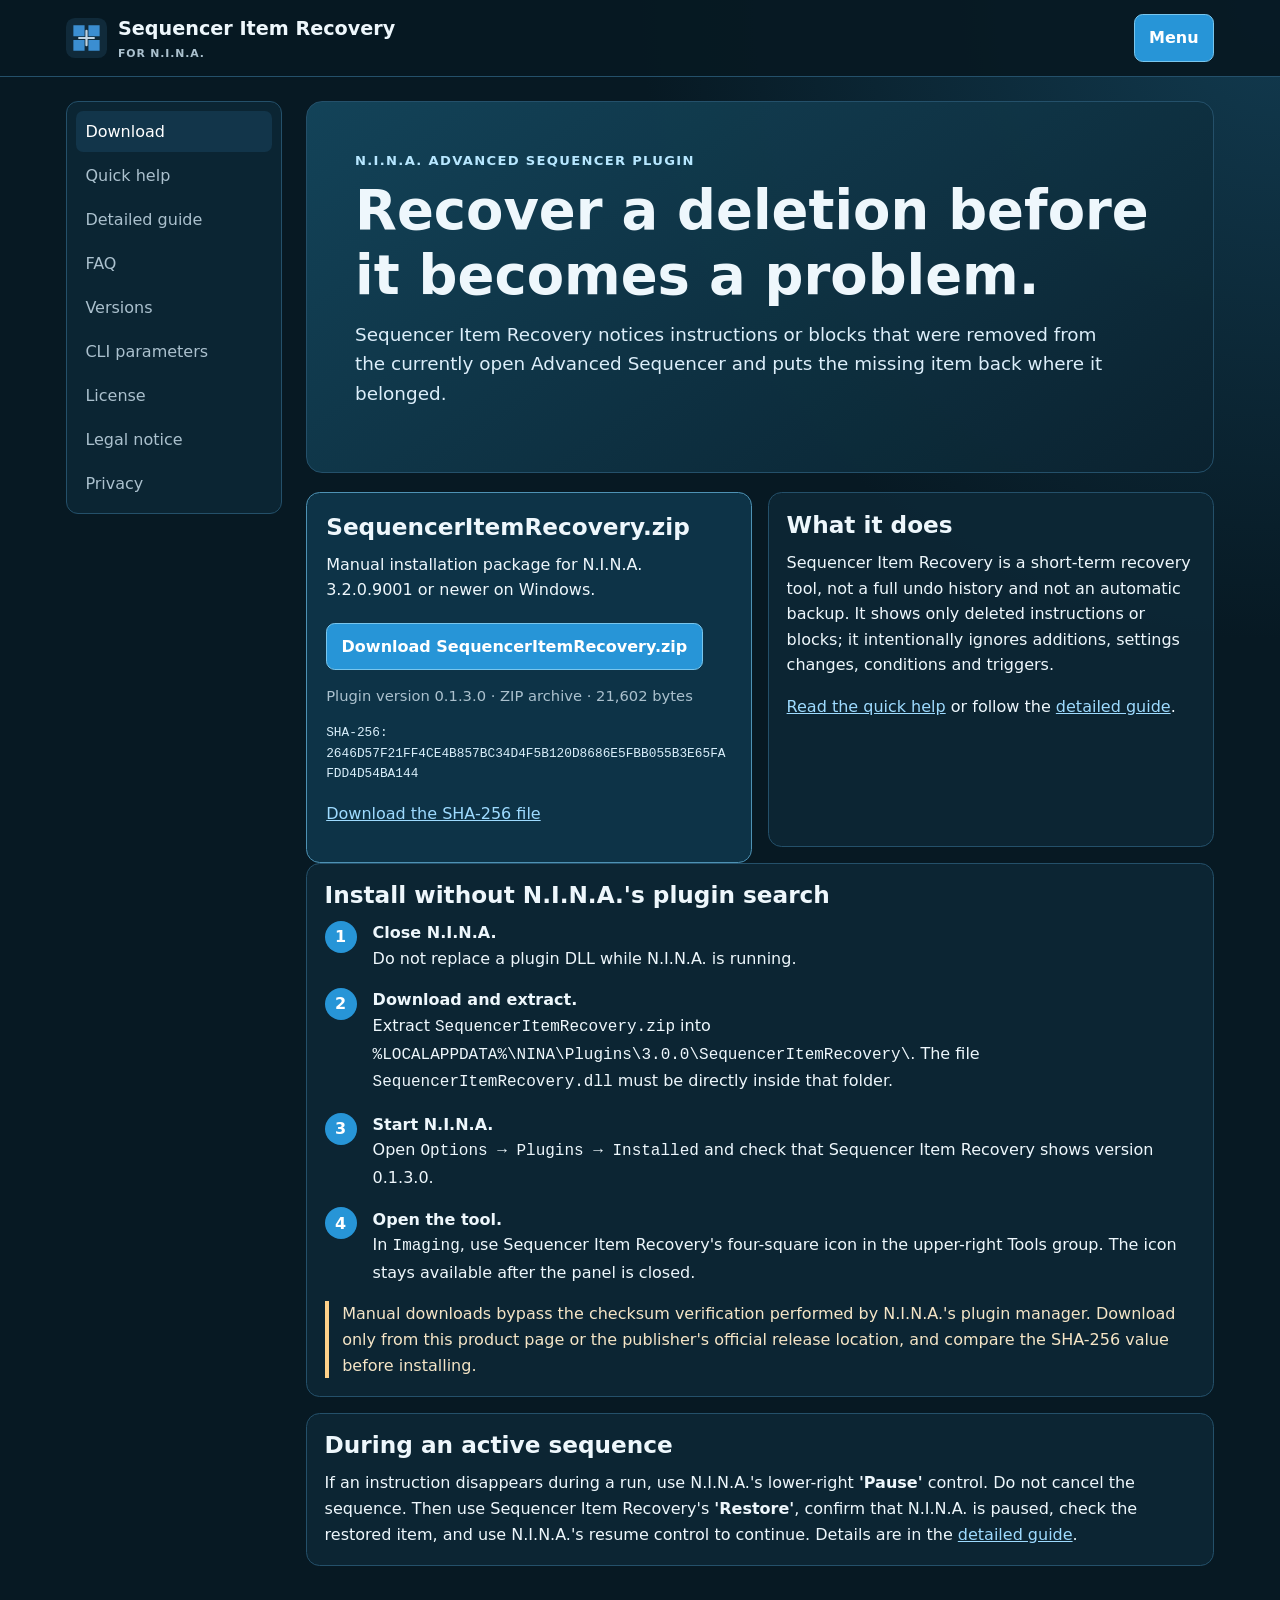
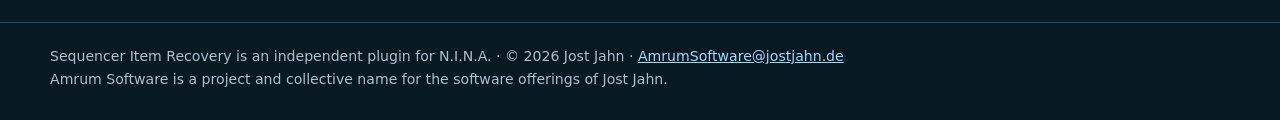
==== website/index.html @ e9283061 "Initial public source for Sequencer Item Recovery 0.1.11" ====
<!doctype html>
<html lang="en">
<head>
  <meta charset="utf-8">
  <meta name="viewport" content="width=device-width, initial-scale=1">
  <meta name="description" content="Download Sequencer Item Recovery, a short-term recovery plugin for deleted N.I.N.A. Advanced Sequencer instructions and blocks.">
  <title>Sequencer Item Recovery for N.I.N.A. — Download</title>
  <link rel="icon" href="assets/recycle-mark.svg" type="image/svg+xml">
  <link rel="stylesheet" href="assets/site.css">
</head>
<body data-page="download">
  <header id="site-header"></header>
  <div class="page-layout">
    <aside class="sidebar"><nav id="site-nav" aria-label="Product navigation"></nav></aside>
    <main class="content">
      <section class="hero">
        <p class="eyebrow">N.I.N.A. Advanced Sequencer plugin</p>
        <h1>Recover a deletion before it becomes a problem.</h1>
        <p class="lead">Sequencer Item Recovery notices instructions or blocks that were removed from the currently open Advanced Sequencer and puts the missing item back where it belonged.</p>
      </section>
      <section class="grid" aria-label="Download options">
        <article class="download-card">
          <h2>SequencerItemRecovery.zip</h2>
          <p>Manual installation package for N.I.N.A. 3.2.0.9001 or newer on Windows.</p>
          <a class="download-button" href="downloads/SequencerItemRecovery.zip" download>Download SequencerItemRecovery.zip</a>
          <p class="meta">Plugin version 0.1.3.0 · ZIP archive · 21,602 bytes</p>
          <p class="hash">SHA-256: 2646D57F21FF4CE4B857BC34D4F5B120D8686E5FBB055B3E65FAFDD4D54BA144</p>
          <p><a href="downloads/SequencerItemRecovery.zip.sha256">Download the SHA-256 file</a></p>
        </article>
        <article class="panel">
          <h2>What it does</h2>
          <p>Sequencer Item Recovery is a short-term recovery tool, not a full undo history and not an automatic backup. It shows only deleted instructions or blocks; it intentionally ignores additions, settings changes, conditions and triggers.</p>
          <p><a href="help.html">Read the quick help</a> or follow the <a href="detailed-guide.html">detailed guide</a>.</p>
        </article>
      </section>
      <section class="panel">
        <h2>Install without N.I.N.A.'s plugin search</h2>
        <ol class="steps">
          <li><strong>Close N.I.N.A.</strong><p>Do not replace a plugin DLL while N.I.N.A. is running.</p></li>
          <li><strong>Download and extract.</strong><p>Extract <code>SequencerItemRecovery.zip</code> into <code>%LOCALAPPDATA%\NINA\Plugins\3.0.0\SequencerItemRecovery\</code>. The file <code>SequencerItemRecovery.dll</code> must be directly inside that folder.</p></li>
          <li><strong>Start N.I.N.A.</strong><p>Open <code>Options → Plugins → Installed</code> and check that Sequencer Item Recovery shows version 0.1.3.0.</p></li>
          <li><strong>Open the tool.</strong><p>In <code>Imaging</code>, use Sequencer Item Recovery's four-square icon in the upper-right Tools group. The icon stays available after the panel is closed.</p></li>
        </ol>
        <p class="notice">Manual downloads bypass the checksum verification performed by N.I.N.A.'s plugin manager. Download only from this product page or the publisher's official release location, and compare the SHA-256 value before installing.</p>
      </section>
      <section class="panel">
        <h2>During an active sequence</h2>
        <p>If an instruction disappears during a run, use N.I.N.A.'s lower-right <strong>'Pause'</strong> control. Do not cancel the sequence. Then use Sequencer Item Recovery's <strong>'Restore'</strong>, confirm that N.I.N.A. is paused, check the restored item, and use N.I.N.A.'s resume control to continue. Details are in the <a href="detailed-guide.html">detailed guide</a>.</p>
      </section>
    </main>
  </div>
  <footer id="site-footer"></footer>
  <script src="assets/site.js"></script>
</body>
</html>
---- website/assets/site.css ----
:root {
  color-scheme: dark;
  --canvas: #071923;
  --surface: #0d2736;
  --surface-2: #12354a;
  --border: #24506a;
  --text: #eef7fc;
  --muted: #abc1ce;
  --accent: #62b6e9;
  --accent-strong: #2795d7;
  --warning: #ffd28a;
  --max-width: 1180px;
}

* { box-sizing: border-box; }
html { background: var(--canvas); }
body {
  margin: 0;
  min-width: 320px;
  background: radial-gradient(circle at top right, #123b50 0, var(--canvas) 40rem);
  color: var(--text);
  font: 16px/1.6 system-ui, -apple-system, "Segoe UI", sans-serif;
}
a { color: #9edbff; }
a:hover { color: white; }
button, .download-button {
  border: 1px solid #79c6ed;
  border-radius: .55rem;
  background: var(--accent-strong);
  color: #fff;
  cursor: pointer;
  font: inherit;
  font-weight: 700;
  padding: .62rem .9rem;
  text-decoration: none;
}
button:hover, .download-button:hover { background: #117bb8; color: white; }
code { overflow-wrap: anywhere; }

.topbar { border-bottom: 1px solid var(--border); background: rgba(7, 25, 35, .94); }
.topbar-inner, .page-layout { margin: 0 auto; max-width: var(--max-width); }
.topbar-inner { align-items: center; display: flex; gap: .85rem; min-height: 4.75rem; padding: .6rem 1rem; }
.brand { align-items: center; color: var(--text); display: flex; font-size: 1.2rem; font-weight: 800; gap: .7rem; text-decoration: none; }
.brand img { height: 2.55rem; width: 2.55rem; }
.brand small { color: var(--muted); display: block; font-size: .68rem; font-weight: 600; letter-spacing: .08em; text-transform: uppercase; }
.nav-toggle { margin-left: auto; }
.page-layout { display: grid; gap: 1.5rem; grid-template-columns: 13.5rem minmax(0, 1fr); padding: 1.5rem 1rem 2.5rem; }
.sidebar { align-self: start; border: 1px solid var(--border); border-radius: .75rem; background: rgba(13,39,54,.88); padding: .55rem; position: sticky; top: .75rem; }
.sidebar nav { display: grid; gap: .15rem; }
.sidebar a { border-radius: .45rem; color: var(--muted); display: block; padding: .5rem .6rem; text-decoration: none; }
.nav-short { display: none; }
.sidebar a:hover, .sidebar a[aria-current="page"] { background: var(--surface-2); color: white; }
.content { min-width: 0; }
.hero { border: 1px solid var(--border); border-radius: 1rem; background: linear-gradient(145deg, rgba(20, 70, 92, .94), rgba(10, 34, 47, .94)); margin-bottom: 1.2rem; padding: clamp(1.25rem, 4vw, 3rem); }
.eyebrow { color: #b7e7ff; font-size: .82rem; font-weight: 800; letter-spacing: .1em; margin: 0 0 .45rem; text-transform: uppercase; }
h1, h2, h3 { line-height: 1.2; }
h1 { font-size: clamp(2rem, 5vw, 3.4rem); margin: 0 0 .7rem; }
h2 { font-size: 1.45rem; margin: 0 0 .7rem; }
h3 { font-size: 1.05rem; margin: 0 0 .35rem; }
p { margin: 0 0 1rem; }
.lead { color: #dceefa; font-size: 1.15rem; max-width: 48rem; }
.panel { border: 1px solid var(--border); border-radius: .85rem; background: rgba(13,39,54,.9); margin: 0 0 1rem; padding: 1.1rem; }
.panel > :last-child { margin-bottom: 0; }
.grid { display: grid; gap: 1rem; grid-template-columns: repeat(auto-fit, minmax(15rem, 1fr)); }
.download-card { border: 1px solid #4e92b4; border-radius: .85rem; background: #0d3347; padding: 1.2rem; }
.download-card .download-button { display: inline-block; margin: .25rem 0 .85rem; }
.meta { color: var(--muted); font-size: .92rem; }
.hash { color: #d9effb; font-family: ui-monospace, SFMono-Regular, Consolas, monospace; font-size: .8rem; overflow-wrap: anywhere; }
.notice { border-left: .28rem solid var(--warning); color: #f5e5c6; padding-left: .85rem; }
.steps { counter-reset: step; list-style: none; margin: 0; padding: 0; }
.steps > li { counter-increment: step; margin: 0 0 1rem; padding-left: 3rem; position: relative; }
.steps > li::before { align-items: center; background: var(--accent-strong); border-radius: 100%; color: white; content: counter(step); display: flex; font-weight: 800; height: 2rem; justify-content: center; left: 0; position: absolute; top: .05rem; width: 2rem; }
.steps > li > p:last-child { margin-bottom: 0; }
.comparison { border-collapse: collapse; margin: .75rem 0; max-width: 100%; width: auto; }
.comparison th, .comparison td { border: 1px solid var(--border); padding: .45rem .6rem; text-align: left; vertical-align: top; }
.comparison th { background: var(--surface-2); }
.footer { border-top: 1px solid var(--border); color: var(--muted); font-size: .88rem; padding: 1.4rem 1rem 2.5rem; }
.footer-inner { margin: 0 auto; max-width: var(--max-width); }
.footer p { margin: 0; }
.sidebar-collapsed .page-layout { grid-template-columns: 3.2rem minmax(0, 1fr); }
.sidebar-collapsed .sidebar a span { display: none; }
.sidebar-collapsed .sidebar a { text-align: center; }
.sidebar-collapsed .sidebar a .nav-short { display: block; }

@media (max-width: 760px) {
  .page-layout { display: block; padding-top: 1rem; }
  .sidebar { margin-bottom: 1rem; position: static; }
  .sidebar nav { grid-template-columns: repeat(2, minmax(0, 1fr)); }
  .sidebar-collapsed .page-layout { display: block; }
  .sidebar-collapsed .sidebar a span { display: inline; }
  .sidebar-collapsed .sidebar a .nav-short { display: none; }
}
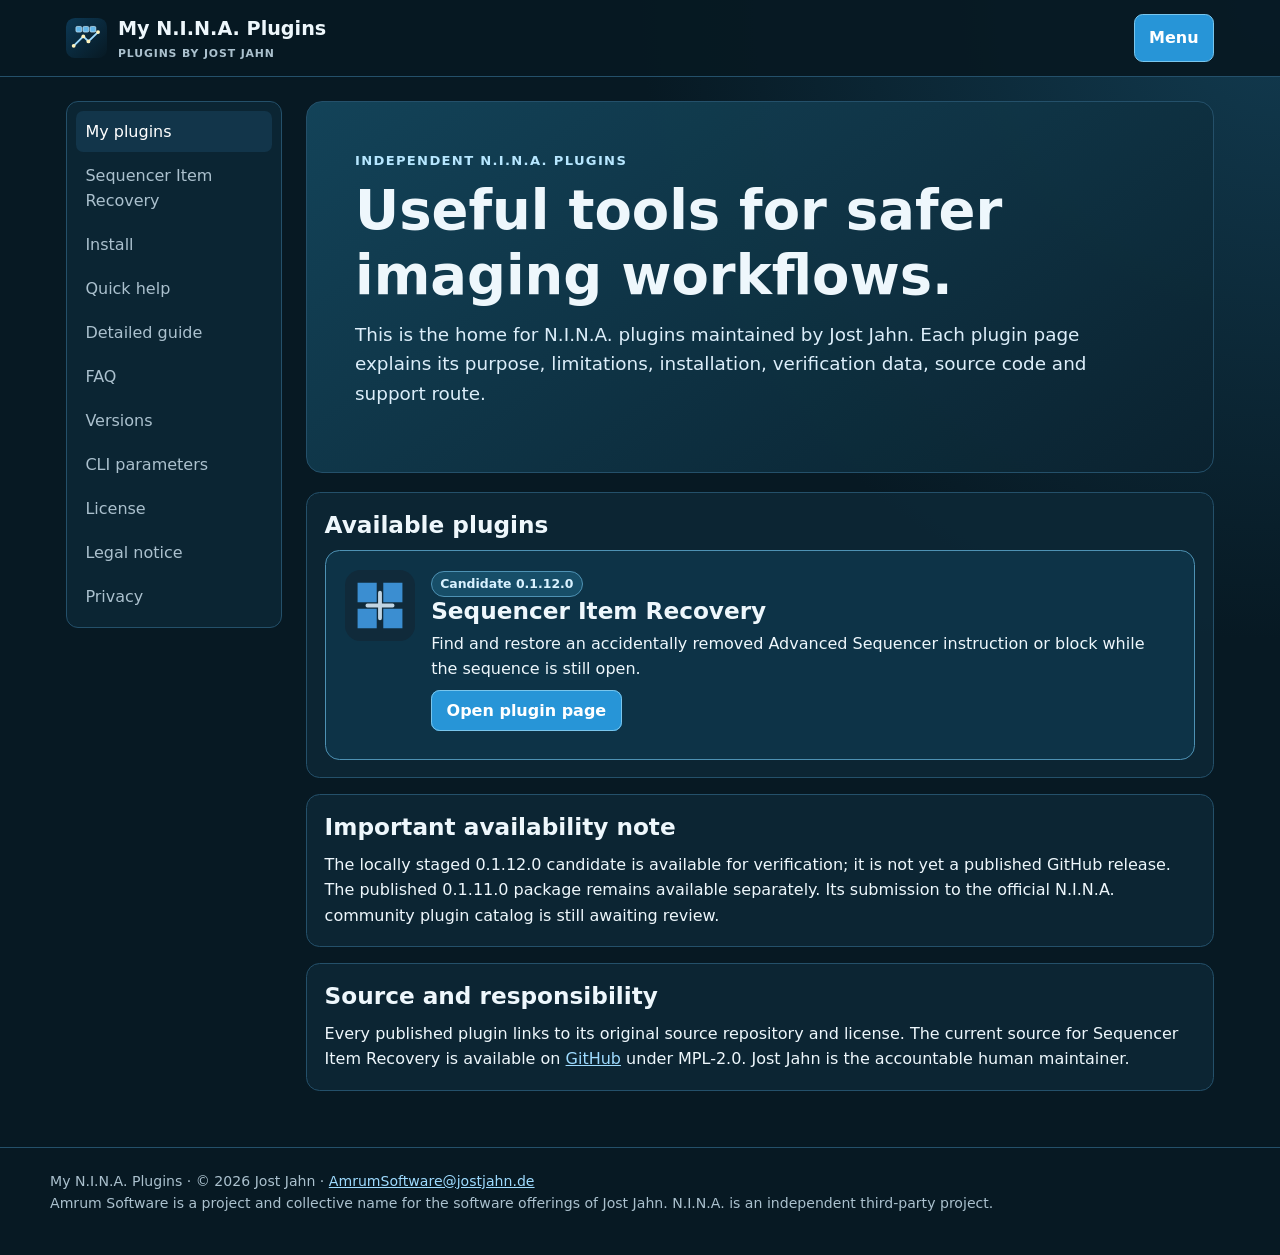
==== commit ca761736: "Stage Sequencer Item Recovery 0.1.12 candidate website" ====
--- a/website/index.html
+++ b/website/index.html
@@ -3,49 +3,49 @@
 <head>
   <meta charset="utf-8">
   <meta name="viewport" content="width=device-width, initial-scale=1">
-  <meta name="description" content="Download Sequencer Item Recovery, a short-term recovery plugin for deleted N.I.N.A. Advanced Sequencer instructions and blocks.">
-  <title>Sequencer Item Recovery for N.I.N.A. — Download</title>
-  <link rel="icon" href="assets/recycle-mark.svg" type="image/svg+xml">
+  <meta name="description" content="Independent N.I.N.A. plugins by Jost Jahn.">
+  <title>My N.I.N.A. Plugins — Jost Jahn</title>
+  <link rel="icon" href="assets/my-nina-plugins-mark.svg" type="image/svg+xml">
   <link rel="stylesheet" href="assets/site.css">
 </head>
-<body data-page="download">
+<body data-page="home">
   <header id="site-header"></header>
   <div class="page-layout">
-    <aside class="sidebar"><nav id="site-nav" aria-label="Product navigation"></nav></aside>
+    <aside class="sidebar"><nav id="site-nav" aria-label="Site navigation"></nav></aside>
     <main class="content">
       <section class="hero">
-        <p class="eyebrow">N.I.N.A. Advanced Sequencer plugin</p>
-        <h1>Recover a deletion before it becomes a problem.</h1>
-        <p class="lead">Sequencer Item Recovery notices instructions or blocks that were removed from the currently open Advanced Sequencer and puts the missing item back where it belonged.</p>
+        <p class="eyebrow">Independent N.I.N.A. plugins</p>
+        <h1>Useful tools for safer imaging workflows.</h1>
+        <p class="lead">This is the home for N.I.N.A. plugins maintained by
+          Jost Jahn. Each plugin page explains its purpose, limitations,
+          installation, verification data, source code and support route.</p>
       </section>
-      <section class="grid" aria-label="Download options">
-        <article class="download-card">
-          <h2>SequencerItemRecovery.zip</h2>
-          <p>Manual installation package for N.I.N.A. 3.2.0.9001 or newer on Windows.</p>
-          <a class="download-button" href="downloads/SequencerItemRecovery.zip" download>Download SequencerItemRecovery.zip</a>
-          <p class="meta">Plugin version 0.1.3.0 · ZIP archive · 21,602 bytes</p>
-          <p class="hash">SHA-256: 2646D57F21FF4CE4B857BC34D4F5B120D8686E5FBB055B3E65FAFDD4D54BA144</p>
-          <p><a href="downloads/SequencerItemRecovery.zip.sha256">Download the SHA-256 file</a></p>
-        </article>
-        <article class="panel">
-          <h2>What it does</h2>
-          <p>Sequencer Item Recovery is a short-term recovery tool, not a full undo history and not an automatic backup. It shows only deleted instructions or blocks; it intentionally ignores additions, settings changes, conditions and triggers.</p>
-          <p><a href="help.html">Read the quick help</a> or follow the <a href="detailed-guide.html">detailed guide</a>.</p>
+      <section class="panel">
+        <h2>Available plugins</h2>
+        <article class="product-card">
+          <img src="assets/recycle-mark.svg" alt="Sequencer Item Recovery mark">
+          <div>
+            <span class="badge">Candidate 0.1.12.0</span>
+            <h2>Sequencer Item Recovery</h2>
+            <p>Find and restore an accidentally removed Advanced Sequencer
+              instruction or block while the sequence is still open.</p>
+            <p><a class="download-button" href="sequencer-item-recovery.html">Open plugin page</a></p>
+          </div>
         </article>
       </section>
       <section class="panel">
-        <h2>Install without N.I.N.A.'s plugin search</h2>
-        <ol class="steps">
-          <li><strong>Close N.I.N.A.</strong><p>Do not replace a plugin DLL while N.I.N.A. is running.</p></li>
-          <li><strong>Download and extract.</strong><p>Extract <code>SequencerItemRecovery.zip</code> into <code>%LOCALAPPDATA%\NINA\Plugins\3.0.0\SequencerItemRecovery\</code>. The file <code>SequencerItemRecovery.dll</code> must be directly inside that folder.</p></li>
-          <li><strong>Start N.I.N.A.</strong><p>Open <code>Options → Plugins → Installed</code> and check that Sequencer Item Recovery shows version 0.1.3.0.</p></li>
-          <li><strong>Open the tool.</strong><p>In <code>Imaging</code>, use Sequencer Item Recovery's four-square icon in the upper-right Tools group. The icon stays available after the panel is closed.</p></li>
-        </ol>
-        <p class="notice">Manual downloads bypass the checksum verification performed by N.I.N.A.'s plugin manager. Download only from this product page or the publisher's official release location, and compare the SHA-256 value before installing.</p>
+        <h2>Important availability note</h2>
+        <p>The locally staged 0.1.12.0 candidate is available for verification;
+          it is not yet a published GitHub release. The published 0.1.11.0
+          package remains available separately. Its submission to the official
+          N.I.N.A. community plugin catalog is still awaiting review.</p>
       </section>
       <section class="panel">
-        <h2>During an active sequence</h2>
-        <p>If an instruction disappears during a run, use N.I.N.A.'s lower-right <strong>'Pause'</strong> control. Do not cancel the sequence. Then use Sequencer Item Recovery's <strong>'Restore'</strong>, confirm that N.I.N.A. is paused, check the restored item, and use N.I.N.A.'s resume control to continue. Details are in the <a href="detailed-guide.html">detailed guide</a>.</p>
+        <h2>Source and responsibility</h2>
+        <p>Every published plugin links to its original source repository and
+          license. The current source for Sequencer Item Recovery is available
+          on <a href="https://github.com/JostJahn/nina-sequencer-item-recovery">GitHub</a>
+          under MPL-2.0. Jost Jahn is the accountable human maintainer.</p>
       </section>
     </main>
   </div>
--- a/website/assets/site.css
+++ b/website/assets/site.css
@@ -64,6 +64,13 @@
 .grid { display: grid; gap: 1rem; grid-template-columns: repeat(auto-fit, minmax(15rem, 1fr)); }
 .download-card { border: 1px solid #4e92b4; border-radius: .85rem; background: #0d3347; padding: 1.2rem; }
 .download-card .download-button { display: inline-block; margin: .25rem 0 .85rem; }
+.product-card { border: 1px solid #4e92b4; border-radius: .9rem; background: #0d3347; display: grid; gap: 1rem; grid-template-columns: 4.4rem minmax(0, 1fr); padding: 1.2rem; }
+.product-card img { height: 4.4rem; width: 4.4rem; }
+.product-card h2 { margin-bottom: .35rem; }
+.badge { background: #174e68; border: 1px solid #4e92b4; border-radius: 999px; color: #d9f2ff; display: inline-block; font-size: .78rem; font-weight: 700; padding: .12rem .5rem; }
+.link-list { margin: 0; padding-left: 1.25rem; }
+.link-list li { margin: .35rem 0; }
+.path-box { background: #071923; border: 1px solid var(--border); border-radius: .45rem; padding: .65rem .75rem; }
 .meta { color: var(--muted); font-size: .92rem; }
 .hash { color: #d9effb; font-family: ui-monospace, SFMono-Regular, Consolas, monospace; font-size: .8rem; overflow-wrap: anywhere; }
 .notice { border-left: .28rem solid var(--warning); color: #f5e5c6; padding-left: .85rem; }
@@ -73,7 +80,8 @@
 .steps > li > p:last-child { margin-bottom: 0; }
 .comparison { border-collapse: collapse; margin: .75rem 0; max-width: 100%; width: auto; }
 .comparison th, .comparison td { border: 1px solid var(--border); padding: .45rem .6rem; text-align: left; vertical-align: top; }
-.comparison th { background: var(--surface-2); }
+.comparison th { background: var(--surface-2); cursor: pointer; }
+.comparison th:focus-visible { outline: 2px solid var(--accent); outline-offset: -2px; }
 .footer { border-top: 1px solid var(--border); color: var(--muted); font-size: .88rem; padding: 1.4rem 1rem 2.5rem; }
 .footer-inner { margin: 0 auto; max-width: var(--max-width); }
 .footer p { margin: 0; }
@@ -87,6 +95,6 @@
   .sidebar { margin-bottom: 1rem; position: static; }
   .sidebar nav { grid-template-columns: repeat(2, minmax(0, 1fr)); }
   .sidebar-collapsed .page-layout { display: block; }
-  .sidebar-collapsed .sidebar a span { display: inline; }
-  .sidebar-collapsed .sidebar a .nav-short { display: none; }
+  .sidebar-collapsed .sidebar { display: none; }
+  .product-card { grid-template-columns: 1fr; }
 }
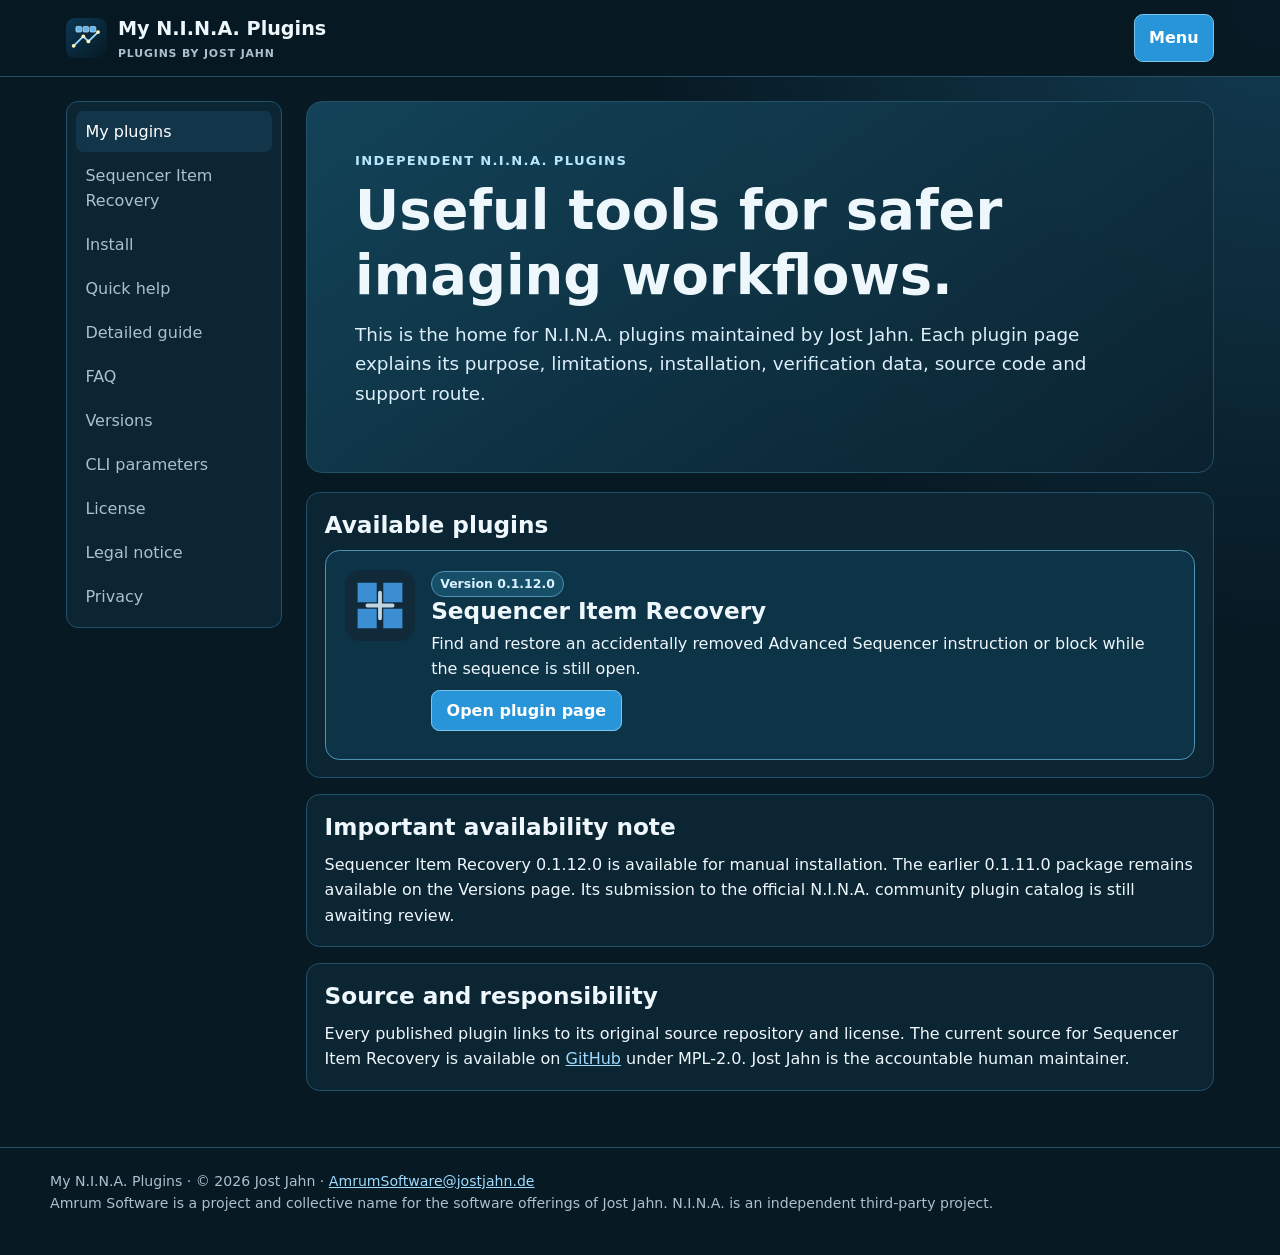
==== commit 1d782b0c: "Prepare Sequencer Item Recovery 0.1.12 public release" ====
--- a/website/index.html
+++ b/website/index.html
@@ -25,7 +25,7 @@
         <article class="product-card">
           <img src="assets/recycle-mark.svg" alt="Sequencer Item Recovery mark">
           <div>
-            <span class="badge">Candidate 0.1.12.0</span>
+            <span class="badge">Version 0.1.12.0</span>
             <h2>Sequencer Item Recovery</h2>
             <p>Find and restore an accidentally removed Advanced Sequencer
               instruction or block while the sequence is still open.</p>
@@ -35,10 +35,10 @@
       </section>
       <section class="panel">
         <h2>Important availability note</h2>
-        <p>The locally staged 0.1.12.0 candidate is available for verification;
-          it is not yet a published GitHub release. The published 0.1.11.0
-          package remains available separately. Its submission to the official
-          N.I.N.A. community plugin catalog is still awaiting review.</p>
+        <p>Sequencer Item Recovery 0.1.12.0 is available for manual
+          installation. The earlier 0.1.11.0 package remains available on the
+          Versions page. Its submission to the official N.I.N.A. community
+          plugin catalog is still awaiting review.</p>
       </section>
       <section class="panel">
         <h2>Source and responsibility</h2>
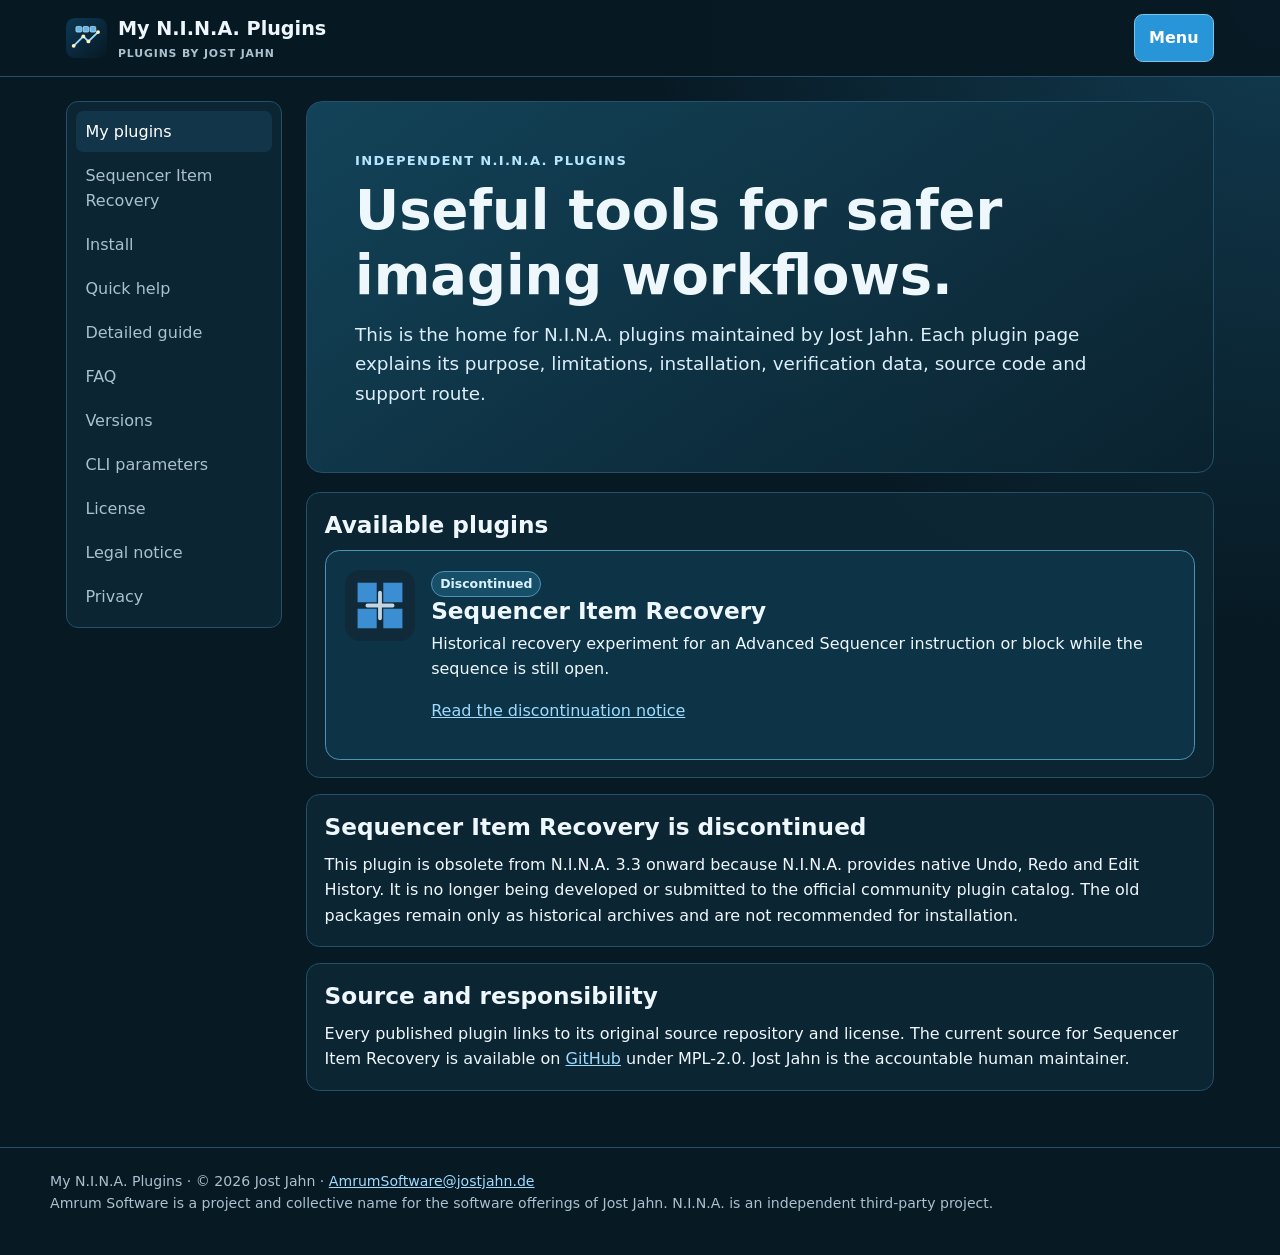
==== commit a75a7abc: "Mark Sequencer Item Recovery discontinued for NINA 3.3" ====
--- a/website/index.html
+++ b/website/index.html
@@ -25,20 +25,21 @@
         <article class="product-card">
           <img src="assets/recycle-mark.svg" alt="Sequencer Item Recovery mark">
           <div>
-            <span class="badge">Version 0.1.12.0</span>
+            <span class="badge">Discontinued</span>
             <h2>Sequencer Item Recovery</h2>
-            <p>Find and restore an accidentally removed Advanced Sequencer
+            <p>Historical recovery experiment for an Advanced Sequencer
               instruction or block while the sequence is still open.</p>
-            <p><a class="download-button" href="sequencer-item-recovery.html">Open plugin page</a></p>
+            <p><a href="sequencer-item-recovery.html">Read the discontinuation notice</a></p>
           </div>
         </article>
       </section>
       <section class="panel">
-        <h2>Important availability note</h2>
-        <p>Sequencer Item Recovery 0.1.12.0 is available for manual
-          installation. The earlier 0.1.11.0 package remains available on the
-          Versions page. Its submission to the official N.I.N.A. community
-          plugin catalog is still awaiting review.</p>
+        <h2>Sequencer Item Recovery is discontinued</h2>
+        <p>This plugin is obsolete from N.I.N.A. 3.3 onward because N.I.N.A.
+          provides native Undo, Redo and Edit History. It is no longer being
+          developed or submitted to the official community plugin catalog.
+          The old packages remain only as historical archives and are not
+          recommended for installation.</p>
       </section>
       <section class="panel">
         <h2>Source and responsibility</h2>
